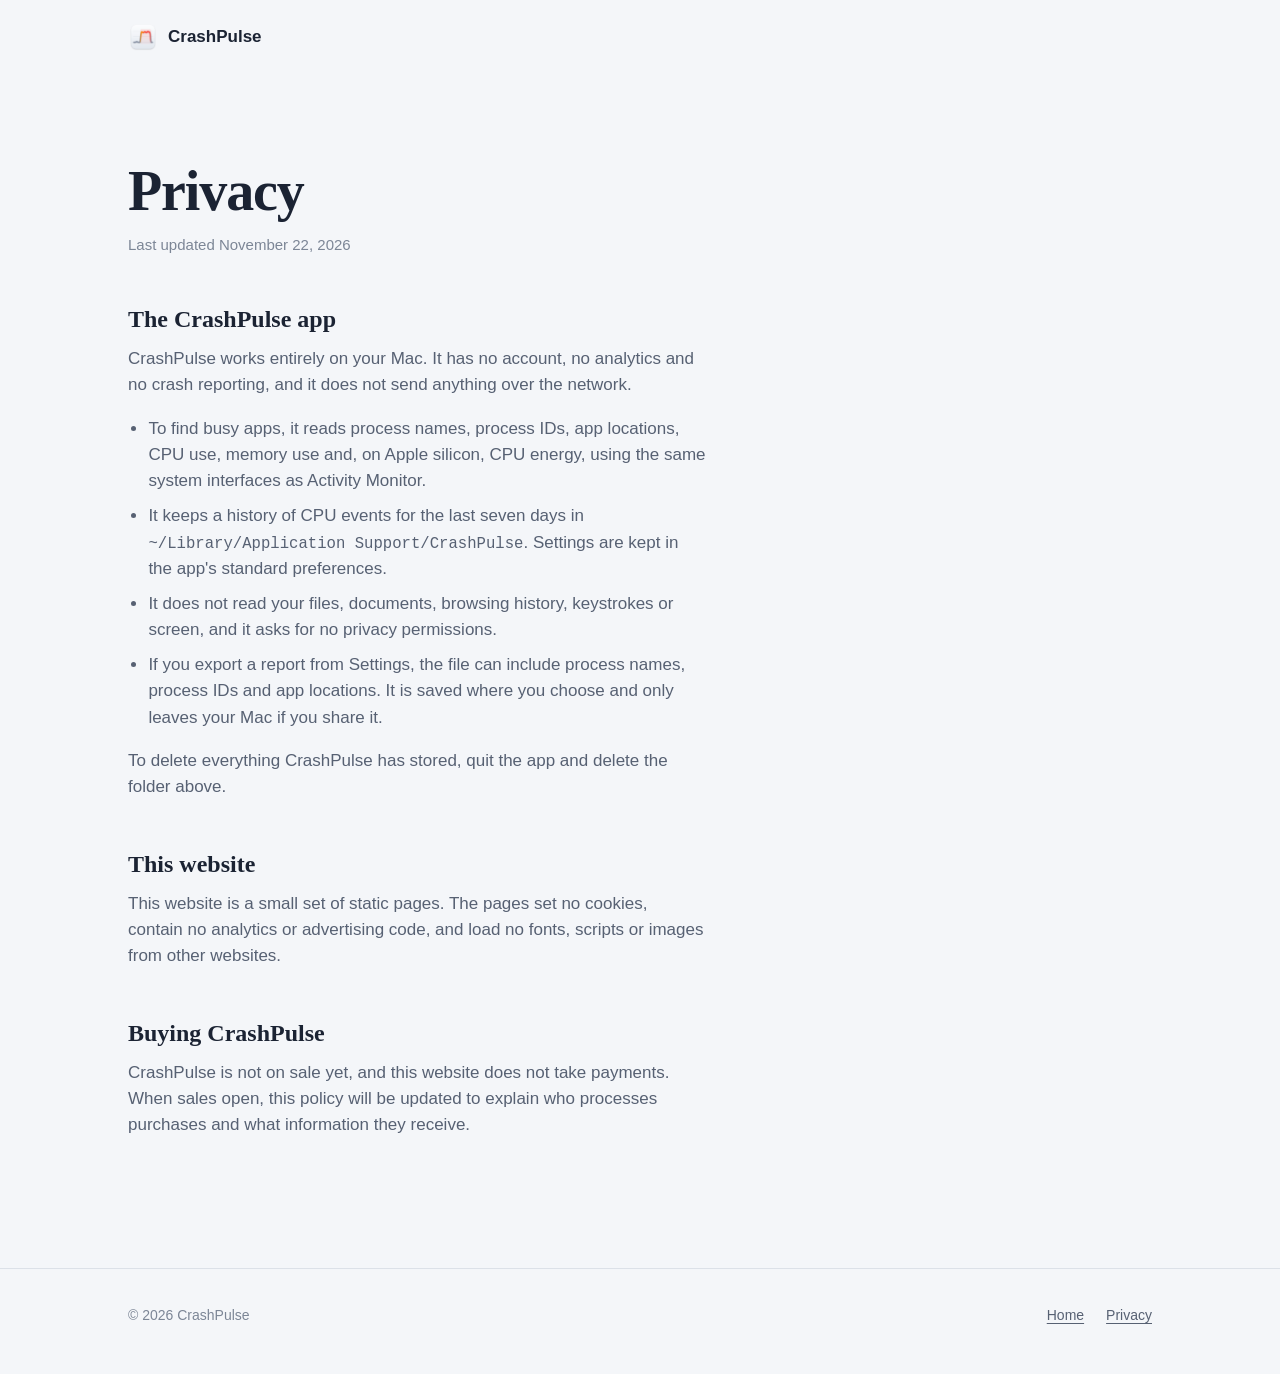
==== CrashPulseP0/Website/product-site/public/privacy.html @ adee3125 "Separate the public product site from launch tooling The web root now lives in Website/product-site/" ====
<!doctype html>
<html lang="en">
<head>
  <meta charset="utf-8">
  <meta name="viewport" content="width=device-width, initial-scale=1">
  <title>Privacy: CrashPulse</title>
  <meta name="description" content="What the CrashPulse app and this website collect, and what they don't.">
  <meta name="color-scheme" content="light dark">
  <!-- site:meta -->
  <link rel="canonical" href="https://crashpulse.bettercam.xyz/privacy.html">
  <meta property="og:type" content="website">
  <meta property="og:site_name" content="CrashPulse">
  <meta property="og:title" content="Privacy: CrashPulse">
  <meta property="og:description" content="What the CrashPulse app and this website collect, and what they don&#x27;t.">
  <meta property="og:url" content="https://crashpulse.bettercam.xyz/privacy.html">
  <meta property="og:image" content="https://crashpulse.bettercam.xyz/assets/og.png">
  <meta property="og:image:width" content="1200">
  <meta property="og:image:height" content="630">
  <meta property="og:image:alt" content="CrashPulse: a CPU trace with one sustained event highlighted in red.">
  <meta name="twitter:card" content="summary_large_image">
  <!-- /site:meta -->
  <link rel="icon" type="image/png" sizes="64x64" href="assets/favicon-64.png">
  <link rel="apple-touch-icon" href="assets/apple-touch-icon.png">
  <link rel="stylesheet" href="styles.css">
</head>
<body>
  <header class="site-header">
    <div class="wrap">
      <a class="brand" href="./" aria-label="CrashPulse home">
        <img src="assets/icon-256.png" alt="" width="30" height="30">
        CrashPulse
      </a>
    </div>
  </header>

  <main class="legal">
    <div class="wrap">
      <h1>Privacy</h1>
      <p class="fine">Last updated November 22, 2026</p>

      <div class="prose">
        <h2>The CrashPulse app</h2>
        <p>CrashPulse works entirely on your Mac. It has no account, no analytics and no crash reporting, and it does not send anything over the network.</p>
        <ul>
          <li>To find busy apps, it reads process names, process IDs, app locations, CPU use, memory use and, on Apple silicon, CPU energy, using the same system interfaces as Activity Monitor.</li>
          <li>It keeps a history of CPU events for the last seven days in <code>~/Library/Application Support/CrashPulse</code>. Settings are kept in the app's standard preferences.</li>
          <li>It does not read your files, documents, browsing history, keystrokes or screen, and it asks for no privacy permissions.</li>
          <li>If you export a report from Settings, the file can include process names, process IDs and app locations. It is saved where you choose and only leaves your Mac if you share it.</li>
        </ul>
        <p>To delete everything CrashPulse has stored, quit the app and delete the folder above.</p>

        <h2>This website</h2>
        <p>This website is a small set of static pages. The pages set no cookies, contain no analytics or advertising code, and load no fonts, scripts or images from other websites.</p>

        <h2>Buying CrashPulse</h2>
        <p>CrashPulse is not on sale yet, and this website does not take payments. When sales open, this policy will be updated to explain who processes purchases and what information they receive.</p>
        <!-- site:privacy-contact -->
        <!-- /site:privacy-contact -->
      </div>
    </div>
  </main>

  <footer class="site-footer">
    <div class="wrap">
      <span>&copy; 2026 CrashPulse</span>
      <nav aria-label="Site">
        <a href="./">Home</a>
        <a href="privacy.html">Privacy</a>
        <!-- site:contact-link -->
        <!-- /site:contact-link -->
      </nav>
    </div>
  </footer>
</body>
</html>
---- CrashPulseP0/Website/product-site/public/styles.css ----
/* CrashPulse product site. Static, no build step, system fonts only. */

:root {
  color-scheme: light dark;
  --paper: #f4f6f9;
  --surface: #ffffff;
  --ink: #1b2333;
  --graphite: #576173;
  --faint: #7c8696;
  --rule: #dce1e8;
  --grid: rgba(35, 50, 77, 0.07);
  --signal: #d70015;
  --span: rgba(255, 59, 48, 0.08);
  --idle: #9aa3b2;
  --total: rgba(87, 97, 115, 0.45);
  --focus: #0a62d0;
  --shadow: 0 24px 60px -28px rgba(27, 35, 51, 0.35);

  --serif: ui-serif, "New York", "Iowan Old Style", Georgia, serif;
  --sans: -apple-system, BlinkMacSystemFont, "SF Pro Text", "Helvetica Neue", "PingFang SC", sans-serif;

  --measure: 34em;
  --page: 1120px;
  --gutter: clamp(20px, 5vw, 48px);
}

@media (prefers-color-scheme: dark) {
  :root {
    --paper: #151b26;
    --surface: #1d2431;
    --ink: #e9edf3;
    --graphite: #a4adbb;
    --faint: #7f8999;
    --rule: #2b3443;
    --grid: rgba(233, 237, 243, 0.06);
    --signal: #ff6961;
    --span: rgba(255, 105, 97, 0.10);
    --idle: #6f7a8b;
    --total: rgba(164, 173, 187, 0.4);
    --focus: #6aa8ff;
    --shadow: 0 24px 60px -28px rgba(0, 0, 0, 0.7);
  }
}

* { box-sizing: border-box; }

html { -webkit-text-size-adjust: 100%; scroll-behavior: smooth; }
@media (prefers-reduced-motion: reduce) { html { scroll-behavior: auto; } }

body {
  margin: 0;
  background: var(--paper);
  color: var(--ink);
  font: 17px/1.55 var(--sans);
  -webkit-font-smoothing: antialiased;
  text-rendering: optimizeLegibility;
}

img { display: block; max-width: 100%; height: auto; }
a { color: inherit; text-underline-offset: 0.18em; text-decoration-thickness: 1px; }
a:hover { color: var(--graphite); }
:focus-visible { outline: 2px solid var(--focus); outline-offset: 3px; border-radius: 4px; }

.wrap { max-width: var(--page); margin-inline: auto; padding-inline: var(--gutter); }

/* Header */

.site-header { padding-block: 22px; }
.site-header .wrap { display: flex; align-items: center; justify-content: space-between; gap: 24px; }
.brand { display: inline-flex; align-items: center; gap: 10px; font-weight: 600; font-size: 17px; text-decoration: none; }
.brand img { width: 30px; height: 30px; }
.site-nav { display: flex; gap: 26px; font-size: 15px; }
.site-nav a { text-decoration: none; color: var(--graphite); }
.site-nav a:hover { color: var(--ink); }

/* Hero */

.hero { padding-block: clamp(36px, 6vw, 72px) 0; }
.hero h1 {
  font: 600 clamp(42px, 6.4vw, 80px)/1.02 var(--serif);
  letter-spacing: -0.025em;
  margin: 0;
  max-width: 10.5em;
  text-wrap: balance;
}
.lede {
  font-size: clamp(18px, 1.7vw, 21px);
  line-height: 1.5;
  color: var(--graphite);
  max-width: 28em;
  margin: 24px 0 0;
  text-wrap: pretty;
}
.actions { display: flex; flex-wrap: wrap; align-items: center; gap: 14px 26px; margin-top: 34px; }
.button {
  display: inline-block;
  background: var(--ink);
  color: var(--paper);
  font-weight: 600;
  font-size: 16px;
  text-decoration: none;
  padding: 12px 20px;
  border-radius: 10px;
}
.button:hover { color: var(--paper); opacity: 0.88; }
.fine { font-size: 15px; color: var(--faint); }

/* The trace: one event in a calm day */

.recorder { position: relative; margin: clamp(40px, 5vw, 64px) 0 0; }
.recorder .stop-idle { stop-color: var(--idle); }
.recorder svg { display: block; width: 100%; height: clamp(170px, 22vw, 260px); overflow: visible; }
.recorder .grid line { stroke: var(--grid); stroke-width: 1; vector-effect: non-scaling-stroke; }
.recorder .span { fill: var(--span); }
.recorder .total { fill: none; stroke: var(--total); stroke-width: 1; vector-effect: non-scaling-stroke; }
.recorder .app {
  fill: none;
  stroke: url(#trace);
  stroke-width: 2.5;
  stroke-linecap: round;
  stroke-linejoin: round;
  vector-effect: non-scaling-stroke;
}
.note {
  position: absolute;
  top: 2%;
  right: 45.8%;
  max-width: 19em;
  text-align: right;
  border-right: 1px solid var(--signal);
  padding-right: 14px;
}
.note-label { display: block; color: var(--signal); font-size: 13px; font-weight: 600; }
.note p { margin: 2px 0 0; font-size: 15px; line-height: 1.45; }
.note small { display: block; margin-top: 4px; font-size: 13px; color: var(--faint); }

@media (prefers-reduced-motion: no-preference) {
  .recorder .ink {
    clip-path: inset(0 100% 0 0);
    animation: draw 2.4s cubic-bezier(.45, .05, .25, 1) 0.2s forwards;
  }
  .recorder .span, .note { opacity: 0; animation: appear 0.6s ease-out 1.7s forwards; }
}
@keyframes draw { to { clip-path: inset(0 0 0 0); } }
@keyframes appear { to { opacity: 1; } }

/* Sections */

section { padding-block: clamp(72px, 10vw, 128px) 0; }
section > .wrap > h2, .section-head h2 {
  font: 600 clamp(30px, 3.6vw, 44px)/1.1 var(--serif);
  letter-spacing: -0.015em;
  margin: 0;
  max-width: 18ch;
}
.section-head { display: flex; flex-wrap: wrap; align-items: baseline; justify-content: space-between; gap: 12px 40px; }
.section-head p { margin: 0; color: var(--faint); font-size: 15px; }
h3 { font-size: 20px; line-height: 1.3; font-weight: 600; margin: 0 0 10px; letter-spacing: -0.005em; }
p { margin: 0 0 1em; }
.prose { max-width: var(--measure); color: var(--graphite); }
.prose strong { color: var(--ink); font-weight: 600; }

/* Feature rows: words on the left, the real panel on the right */

.feature {
  display: grid;
  grid-template-columns: minmax(0, 1fr) 360px;
  gap: clamp(32px, 7vw, 120px);
  align-items: start;
  padding-block: clamp(48px, 6vw, 72px);
  border-top: 1px solid var(--rule);
}
.feature:first-of-type { margin-top: clamp(32px, 4vw, 48px); }
.feature .text { padding-top: 8px; position: sticky; top: 32px; }
.panel { margin: 0; }
.panel img {
  width: 360px;
  border-radius: 12px;
  border: 1px solid var(--rule);
  box-shadow: var(--shadow);
  background: var(--surface);
}
.panel figcaption { margin-top: 14px; font-size: 13px; color: var(--faint); }

/* How it measures */

.facts {
  display: grid;
  grid-template-columns: repeat(auto-fit, minmax(280px, 1fr));
  gap: 40px clamp(32px, 5vw, 64px);
  margin: clamp(36px, 5vw, 56px) 0 0;
}
.facts div { border-top: 1px solid var(--rule); padding-top: 18px; }
.facts dt { font-weight: 600; margin-bottom: 6px; }
.facts dd { margin: 0; color: var(--graphite); }
.caveat { margin-top: 40px; font-size: 15px; color: var(--faint); max-width: 44em; }

/* Requirements */

.specs { margin: clamp(32px, 4vw, 48px) 0 0; max-width: 760px; }
.specs div {
  display: grid;
  grid-template-columns: 220px minmax(0, 1fr);
  gap: 24px;
  padding-block: 14px;
  border-top: 1px solid var(--rule);
}
.specs div:last-child { border-bottom: 1px solid var(--rule); }
.specs dt { color: var(--graphite); }
.specs dd { margin: 0; }

/* Install */

.steps { list-style: none; counter-reset: step; padding: 0; margin: clamp(32px, 4vw, 48px) 0 0; max-width: 760px; }
.steps li {
  counter-increment: step;
  display: grid;
  grid-template-columns: 44px minmax(0, 1fr);
  padding-block: 16px;
  border-top: 1px solid var(--rule);
}
.steps li::before {
  content: counter(step);
  font: 600 22px/1.2 var(--serif);
  color: var(--faint);
  font-variant-numeric: lining-nums;
}
.steps p { margin: 0; }
.steps p + p { color: var(--graphite); margin-top: 4px; }
.after-steps { margin-top: 28px; max-width: 760px; color: var(--graphite); font-size: 15px; }
code { font: 0.92em ui-monospace, "SF Mono", Menlo, monospace; }

/* Availability */

.availability { padding-bottom: clamp(72px, 10vw, 128px); }
.availability .status { font-size: 20px; font-weight: 600; margin: 28px 0 8px; }
.availability .price { font: 600 40px/1.1 var(--serif); margin: 28px 0 8px; font-variant-numeric: lining-nums; }
.availability .button { margin-top: 12px; }

/* Footer */

.site-footer { border-top: 1px solid var(--rule); padding-block: 36px 48px; font-size: 14px; color: var(--faint); }
.site-footer .wrap { display: flex; flex-wrap: wrap; justify-content: space-between; gap: 16px 40px; }
.site-footer nav { display: flex; gap: 22px; }
.site-footer a { color: var(--graphite); }
.trademarks { flex-basis: 100%; margin: 0; font-size: 13px; }

/* Legal page */

.legal { padding-block: clamp(40px, 7vw, 88px) clamp(72px, 9vw, 112px); }
.legal h1 { font: 600 clamp(36px, 5vw, 56px)/1.05 var(--serif); letter-spacing: -0.02em; margin: 0 0 12px; }
.legal h2 { font: 600 24px/1.25 var(--serif); margin: 48px 0 12px; color: var(--ink); }
.legal .prose p, .legal .prose li { color: var(--graphite); }
.legal ul { padding-left: 1.2em; }
.legal li { margin-bottom: 0.5em; }

/* Narrow screens */

@media (max-width: 860px) {
  .site-nav a:not(.keep) { display: none; }
  .feature { grid-template-columns: minmax(0, 1fr); }
  .feature .text { position: static; }
  .panel img { width: min(360px, 100%); }
  .specs div { grid-template-columns: minmax(0, 1fr); gap: 2px; }
}

@media (max-width: 1100px) {
  .recorder { display: flex; flex-direction: column-reverse; }
  .note {
    position: static;
    max-width: 21em;
    text-align: left;
    border-right: 0;
    border-left: 1px solid var(--signal);
    padding: 0 0 0 14px;
    margin: 18px var(--gutter) 0 54.2%;
  }
}

@media (max-width: 700px) {
  .note { margin-left: var(--gutter); }
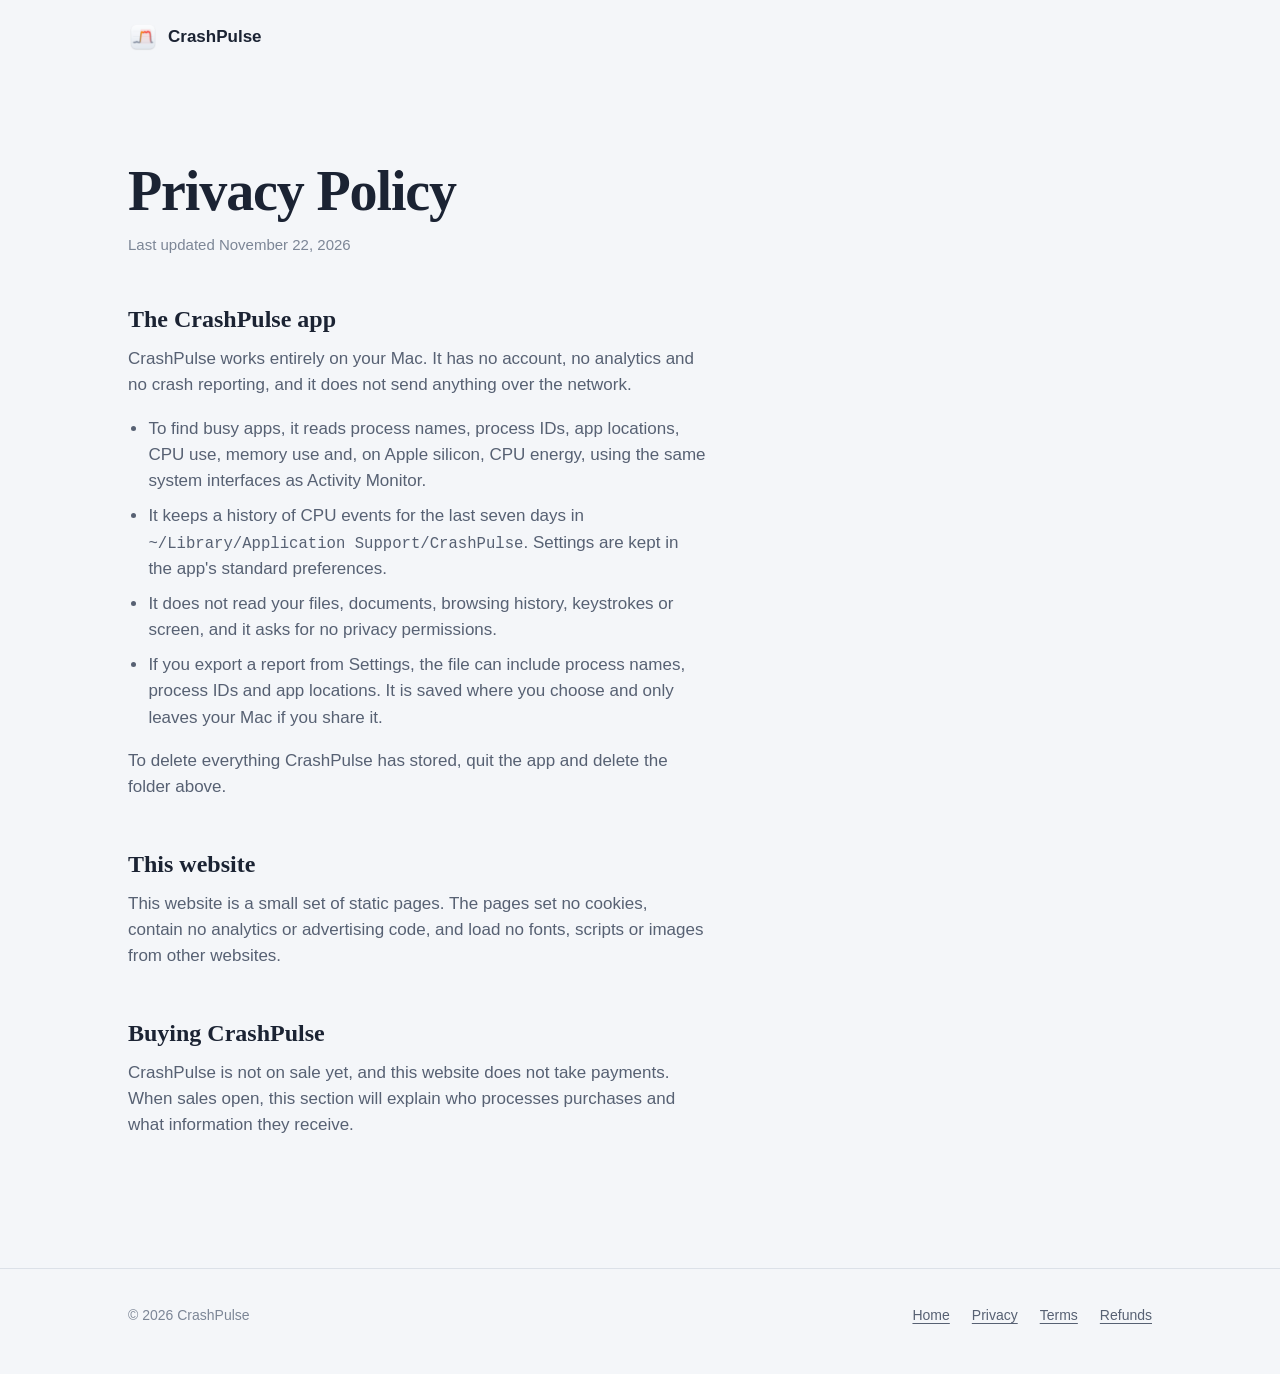
==== commit b3d9efb6: "Add Terms of Service and Refund Policy to the product site Payment providers such as Creem and FastS" ====
--- a/CrashPulseP0/Website/product-site/public/privacy.html
+++ b/CrashPulseP0/Website/product-site/public/privacy.html
@@ -3,15 +3,15 @@
 <head>
   <meta charset="utf-8">
   <meta name="viewport" content="width=device-width, initial-scale=1">
-  <title>Privacy: CrashPulse</title>
+  <title>Privacy Policy: CrashPulse</title>
   <meta name="description" content="What the CrashPulse app and this website collect, and what they don't.">
   <meta name="color-scheme" content="light dark">
   <!-- site:meta -->
   <link rel="canonical" href="https://crashpulse.bettercam.xyz/privacy.html">
   <meta property="og:type" content="website">
   <meta property="og:site_name" content="CrashPulse">
-  <meta property="og:title" content="Privacy: CrashPulse">
-  <meta property="og:description" content="What the CrashPulse app and this website collect, and what they don&#x27;t.">
+  <meta property="og:title" content="Privacy Policy: CrashPulse">
+  <meta property="og:description" content="What the CrashPulse app, this website and purchases collect, and what they don&#x27;t.">
   <meta property="og:url" content="https://crashpulse.bettercam.xyz/privacy.html">
   <meta property="og:image" content="https://crashpulse.bettercam.xyz/assets/og.png">
   <meta property="og:image:width" content="1200">
@@ -35,7 +35,7 @@
 
   <main class="legal">
     <div class="wrap">
-      <h1>Privacy</h1>
+      <h1>Privacy Policy</h1>
       <p class="fine">Last updated November 22, 2026</p>
 
       <div class="prose">
@@ -53,7 +53,9 @@
         <p>This website is a small set of static pages. The pages set no cookies, contain no analytics or advertising code, and load no fonts, scripts or images from other websites.</p>
 
         <h2>Buying CrashPulse</h2>
-        <p>CrashPulse is not on sale yet, and this website does not take payments. When sales open, this policy will be updated to explain who processes purchases and what information they receive.</p>
+        <!-- site:privacy-purchases -->
+        <p>CrashPulse is not on sale yet, and this website does not take payments. When sales open, this section will explain who processes purchases and what information they receive.</p>
+        <!-- /site:privacy-purchases -->
         <!-- site:privacy-contact -->
         <!-- /site:privacy-contact -->
       </div>
@@ -62,13 +64,15 @@
 
   <footer class="site-footer">
     <div class="wrap">
+      <!-- site:footer -->
       <span>&copy; 2026 CrashPulse</span>
       <nav aria-label="Site">
         <a href="./">Home</a>
         <a href="privacy.html">Privacy</a>
-        <!-- site:contact-link -->
-        <!-- /site:contact-link -->
+        <a href="terms.html">Terms</a>
+        <a href="refunds.html">Refunds</a>
       </nav>
+      <!-- /site:footer -->
     </div>
   </footer>
 </body>
--- a/CrashPulseP0/Website/product-site/public/styles.css
+++ b/CrashPulseP0/Website/product-site/public/styles.css
@@ -78,7 +78,7 @@
 .hero { padding-block: clamp(36px, 6vw, 72px) 0; }
 .hero h1 {
   font: 600 clamp(42px, 6.4vw, 80px)/1.02 var(--serif);
-  letter-spacing: -0.025em;
+  letter-spacing: -0.012em;
   margin: 0;
   max-width: 10.5em;
   text-wrap: balance;
@@ -149,7 +149,7 @@
 section { padding-block: clamp(72px, 10vw, 128px) 0; }
 section > .wrap > h2, .section-head h2 {
   font: 600 clamp(30px, 3.6vw, 44px)/1.1 var(--serif);
-  letter-spacing: -0.015em;
+  letter-spacing: -0.008em;
   margin: 0;
   max-width: 18ch;
 }
@@ -235,7 +235,8 @@
 .availability { padding-bottom: clamp(72px, 10vw, 128px); }
 .availability .status { font-size: 20px; font-weight: 600; margin: 28px 0 8px; }
 .availability .price { font: 600 40px/1.1 var(--serif); margin: 28px 0 8px; font-variant-numeric: lining-nums; }
-.availability .button { margin-top: 12px; }
+.availability .button { margin: 12px 0 14px; }
+.availability .fine { margin-top: 12px; }
 
 /* Footer */
 
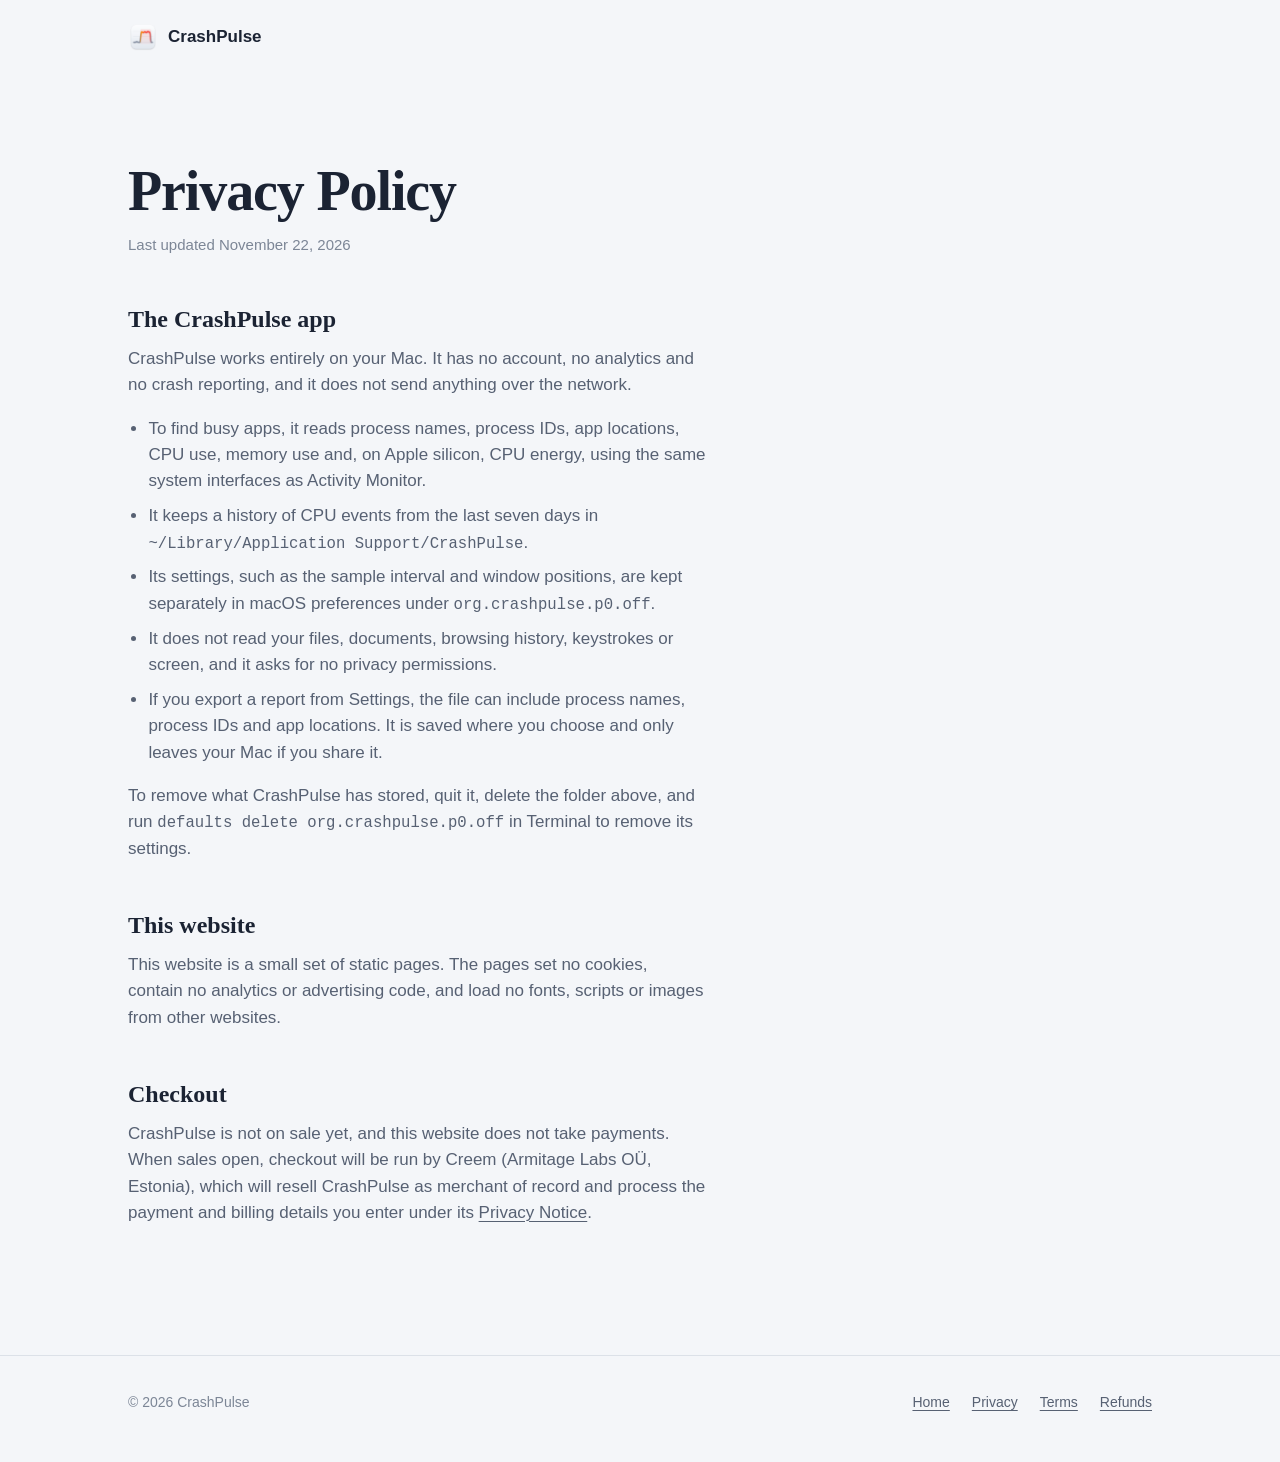
==== commit 9c5f70bb: "Align product site policies with Creem and fail closed on checkout Creem replaces FastSpring as rese" ====
--- a/CrashPulseP0/Website/product-site/public/privacy.html
+++ b/CrashPulseP0/Website/product-site/public/privacy.html
@@ -11,7 +11,7 @@
   <meta property="og:type" content="website">
   <meta property="og:site_name" content="CrashPulse">
   <meta property="og:title" content="Privacy Policy: CrashPulse">
-  <meta property="og:description" content="What the CrashPulse app, this website and purchases collect, and what they don&#x27;t.">
+  <meta property="og:description" content="What the CrashPulse app, this website, support email and checkout collect.">
   <meta property="og:url" content="https://crashpulse.bettercam.xyz/privacy.html">
   <meta property="og:image" content="https://crashpulse.bettercam.xyz/assets/og.png">
   <meta property="og:image:width" content="1200">
@@ -43,19 +43,24 @@
         <p>CrashPulse works entirely on your Mac. It has no account, no analytics and no crash reporting, and it does not send anything over the network.</p>
         <ul>
           <li>To find busy apps, it reads process names, process IDs, app locations, CPU use, memory use and, on Apple silicon, CPU energy, using the same system interfaces as Activity Monitor.</li>
-          <li>It keeps a history of CPU events for the last seven days in <code>~/Library/Application Support/CrashPulse</code>. Settings are kept in the app's standard preferences.</li>
+          <li>It keeps a history of CPU events from the last seven days in <code>~/Library/Application Support/CrashPulse</code>.</li>
+          <li>Its settings, such as the sample interval and window positions, are kept separately in macOS preferences under <code>org.crashpulse.p0.off</code>.</li>
           <li>It does not read your files, documents, browsing history, keystrokes or screen, and it asks for no privacy permissions.</li>
           <li>If you export a report from Settings, the file can include process names, process IDs and app locations. It is saved where you choose and only leaves your Mac if you share it.</li>
         </ul>
-        <p>To delete everything CrashPulse has stored, quit the app and delete the folder above.</p>
+        <p>To remove what CrashPulse has stored, quit it, delete the folder above, and run <code>defaults delete org.crashpulse.p0.off</code> in Terminal to remove its settings.</p>
 
         <h2>This website</h2>
         <p>This website is a small set of static pages. The pages set no cookies, contain no analytics or advertising code, and load no fonts, scripts or images from other websites.</p>
+        <!-- site:privacy-logs -->
+        <!-- /site:privacy-logs -->
+        <!-- site:privacy-support -->
+        <!-- /site:privacy-support -->
 
-        <h2>Buying CrashPulse</h2>
-        <!-- site:privacy-purchases -->
-        <p>CrashPulse is not on sale yet, and this website does not take payments. When sales open, this section will explain who processes purchases and what information they receive.</p>
-        <!-- /site:privacy-purchases -->
+        <h2>Checkout</h2>
+        <!-- site:privacy-checkout -->
+        <p>CrashPulse is not on sale yet, and this website does not take payments. When sales open, checkout will be run by Creem (Armitage Labs OÜ, Estonia), which will resell CrashPulse as merchant of record and process the payment and billing details you enter under its <a href="https://www.creem.io/privacy">Privacy Notice</a>.</p>
+        <!-- /site:privacy-checkout -->
         <!-- site:privacy-contact -->
         <!-- /site:privacy-contact -->
       </div>
